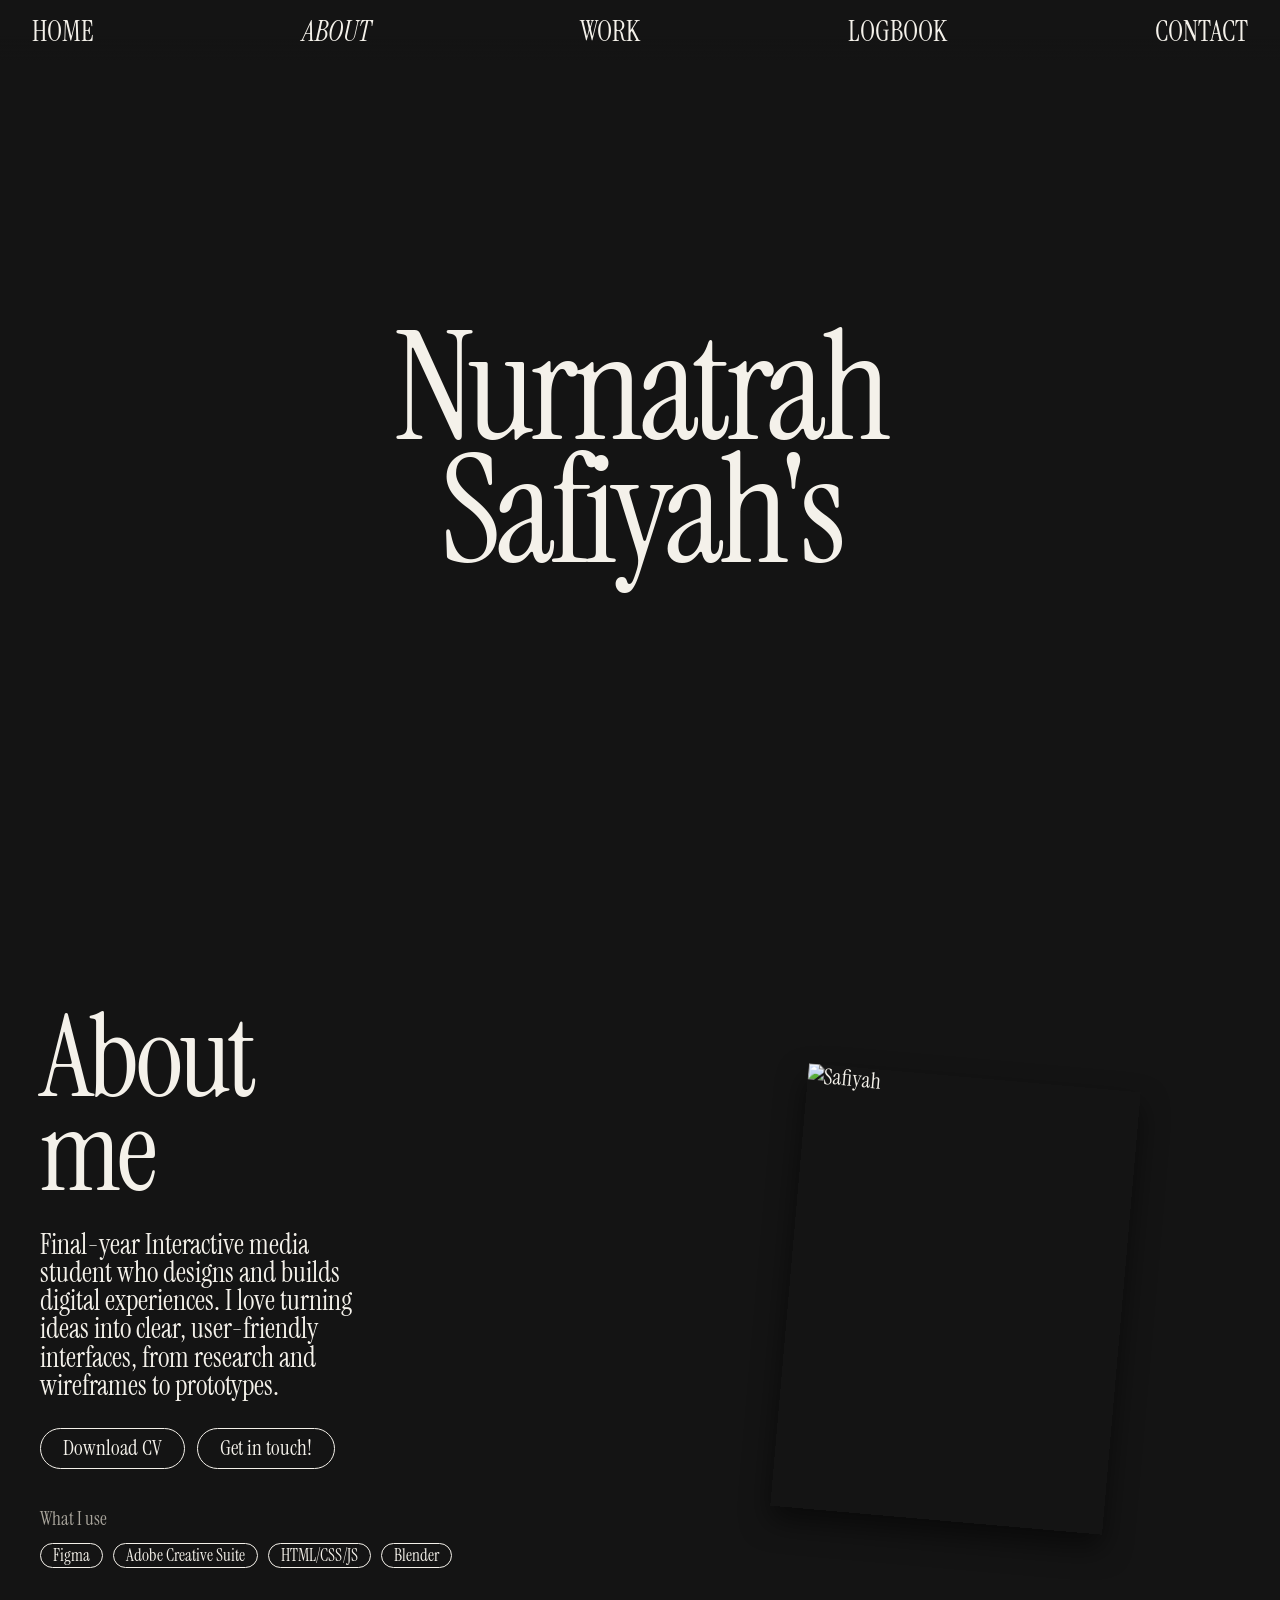
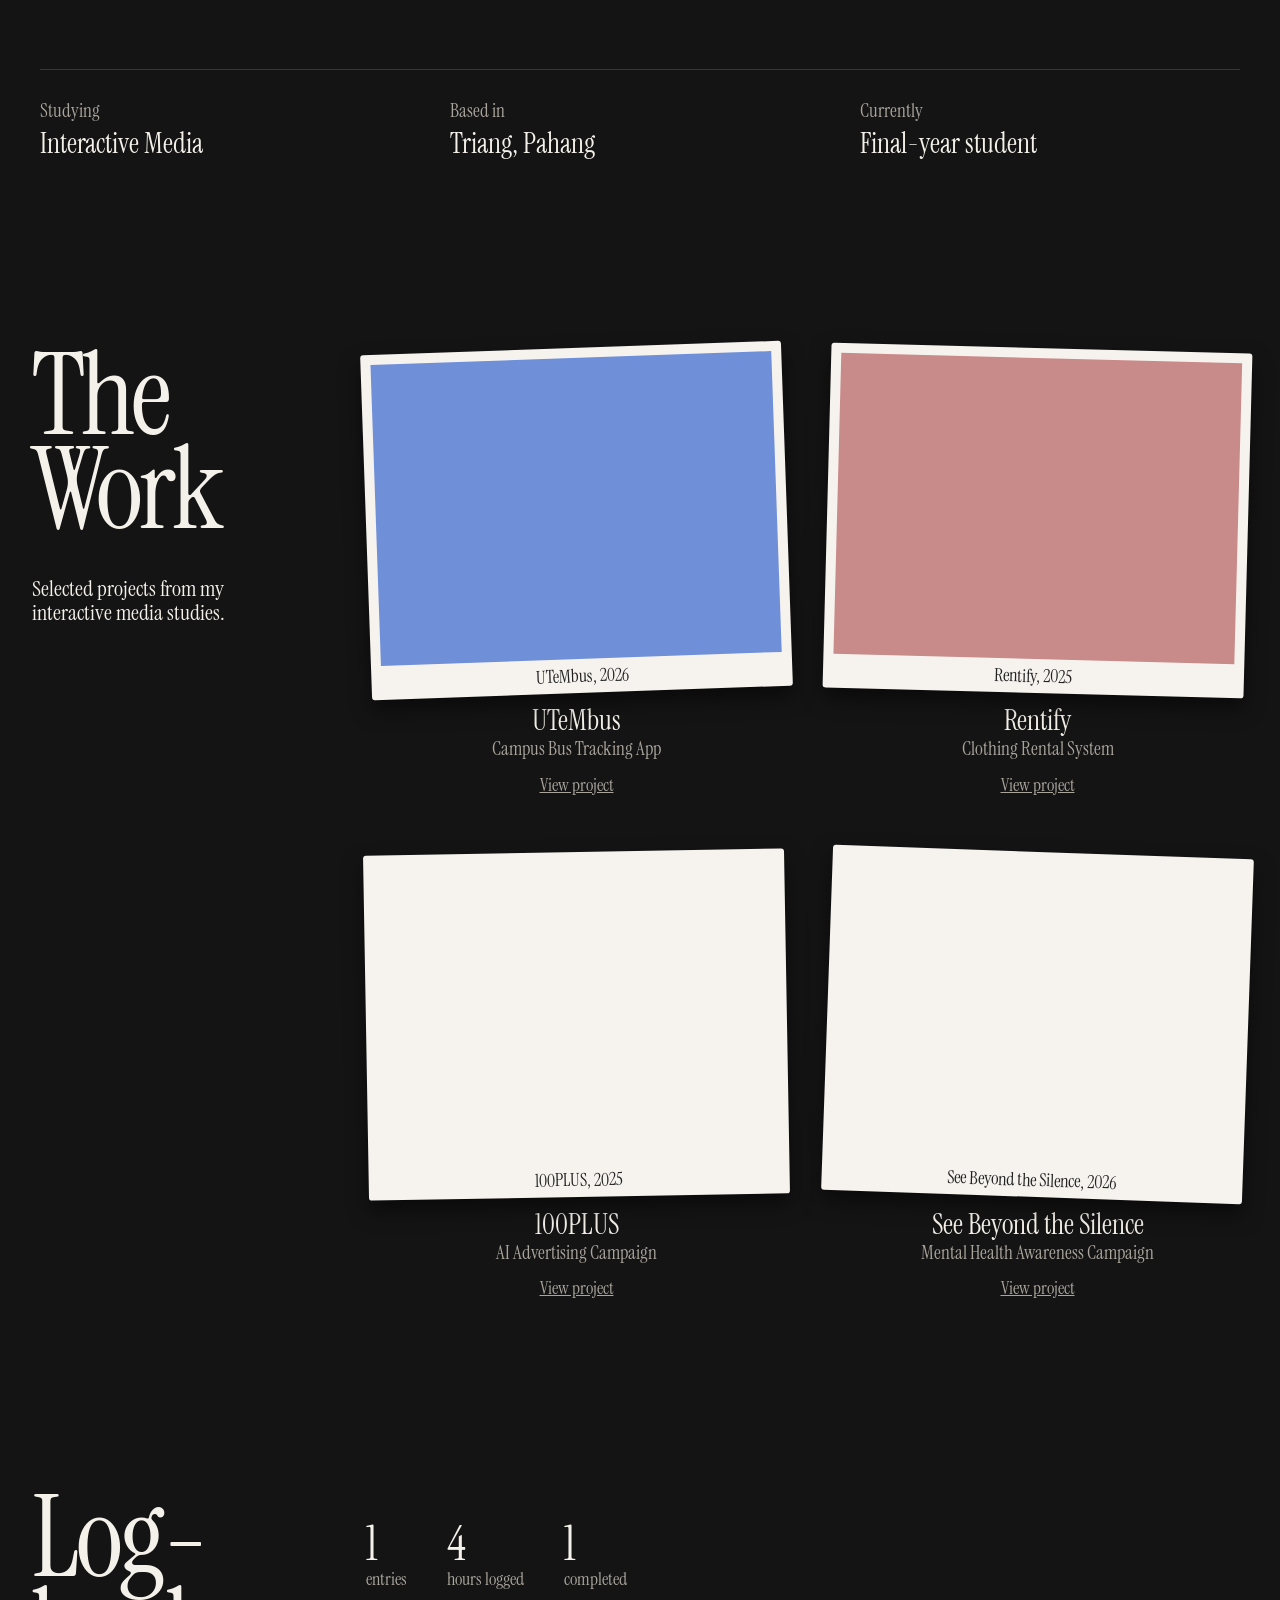
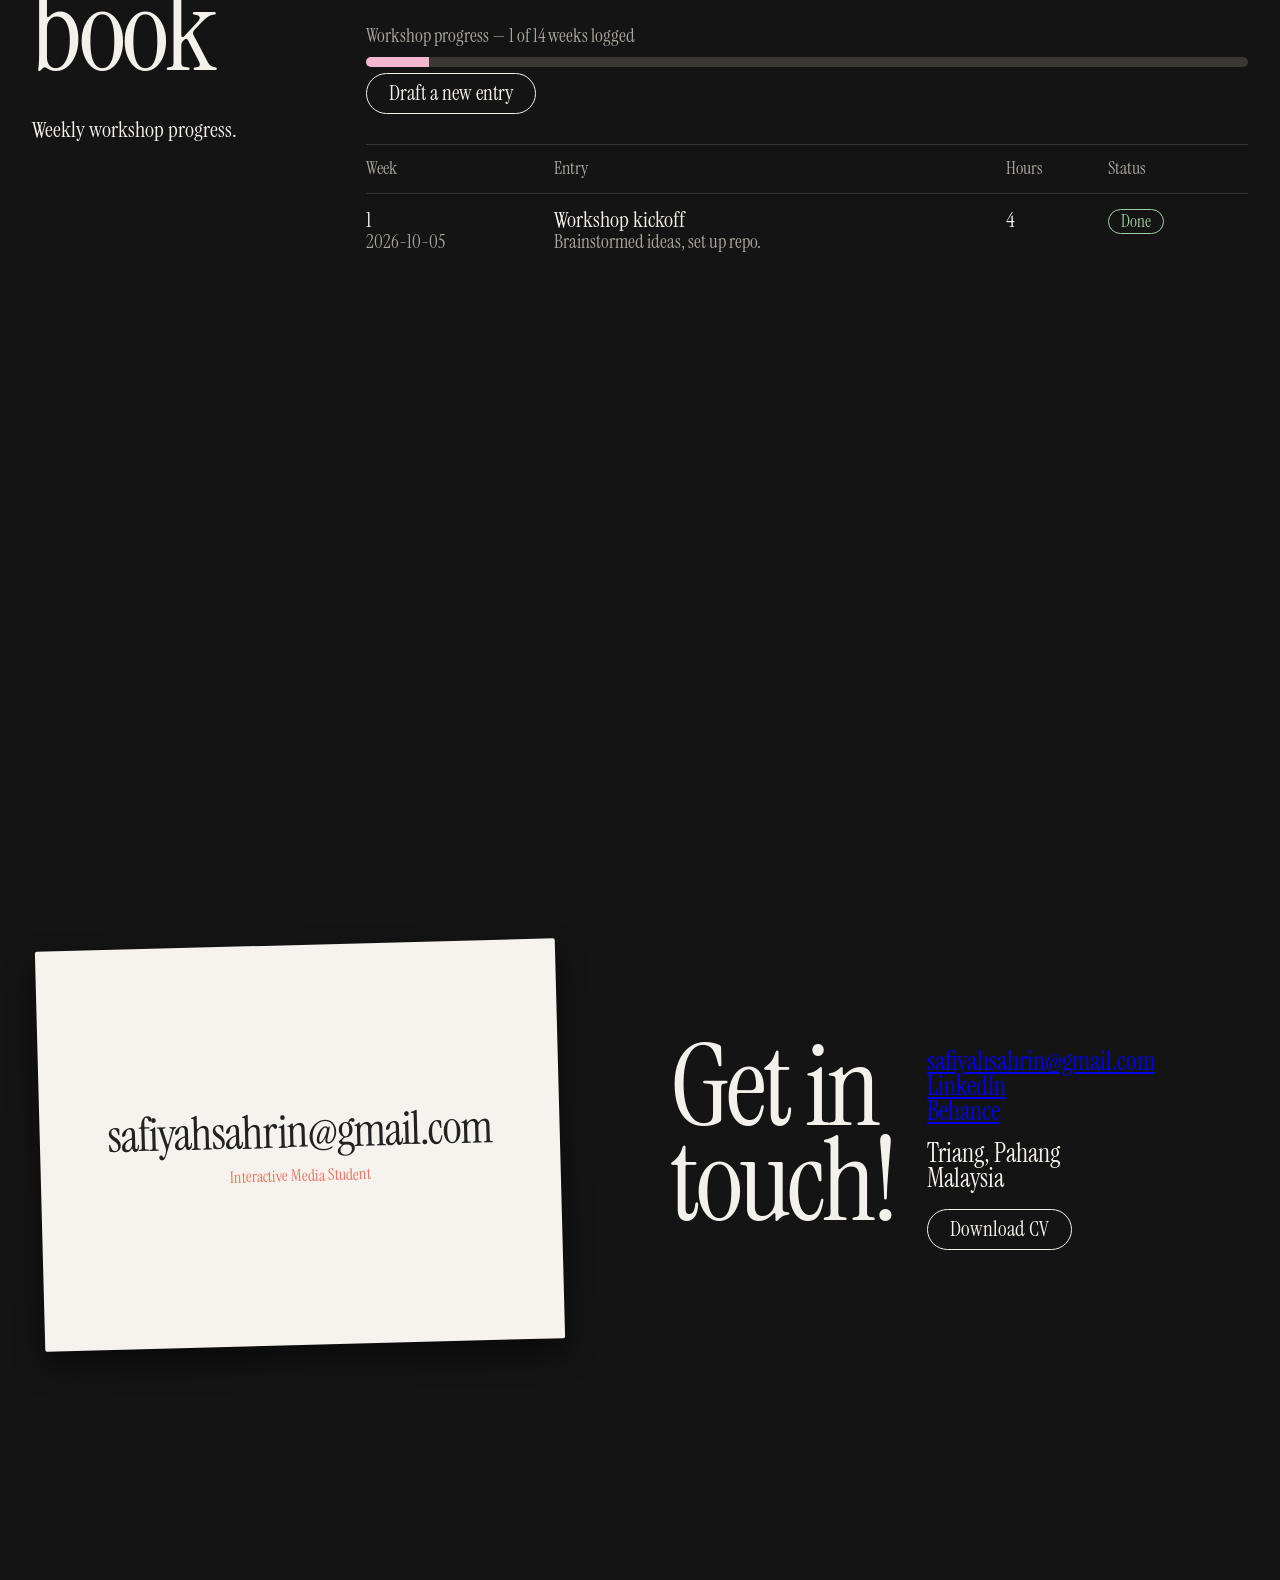
==== index.html @ 297086aa "Add files via upload" ====
<!DOCTYPE html>
<html lang="en">
<head>
<meta charset="utf-8">
<meta name="viewport" content="width=device-width, initial-scale=1, viewport-fit=cover">
<title>Safiyah Sahrin — Interactive Media Portfolio</title>
<link rel="stylesheet" href="https://fonts.googleapis.com/css2?family=Instrument+Serif:ital@0;1&display=swap">
<link rel="stylesheet" href="style.css">
</head>
<body>
<nav id="nav"></nav>

<section class="view" id="home"><h1>Nurnatrah<br>Safiyah's</h1><div id="stage"></div></section>

<section class="view" id="about">
 <div class="about-hero">
  <h2>About<br>me</h2>

  <div class="about-body">
   <p class="about-text">Final-year Interactive media student who designs and builds digital experiences. I love turning ideas into clear, user-friendly interfaces, from research and wireframes to prototypes.</p>
   <div class="about-actions">
    <a class="btn" href="cv.pdf" download>Download CV</a>
    <a class="btn" href="#contact">Get in touch!</a>
   </div>
   <p class="muted">What I use</p>
   <p><span class="pill">Figma</span> <span class="pill">Adobe Creative Suite</span> <span class="pill">HTML/CSS/JS</span> <span class="pill">Blender</span></p>
  </div>

  <div class="me-polaroid">
   <div class="me-img"><img src="images/me4.jpg" alt="Safiyah"></div>
  </div>
 </div>

 <div class="facts">
  <div><span class="muted">Studying</span><p>Interactive Media</p></div>
  <div><span class="muted">Based in</span><p>Triang, Pahang</p></div>
  <!-- <div><span class="muted">Achievement</span><p>1st place, FigMaxperience</p></div> -->
  <div><span class="muted">Currently</span><p>Final-year student</p></div>
 </div>
</section>

<section class="view" id="work"><div class="split"><div><h2>The<br>Work</h2><p class="lede">Selected projects from my interactive media studies.</p></div><div class="grid" id="workGrid"></div></div></section>

<section class="view" id="logbook"><div class="split"><div><h2>Log-<br>book</h2><p class="lede">Weekly workshop progress.</p></div>
<div>
 <div class="stats"><div><strong id="sEntries">0</strong>entries</div><div><strong id="sHours">0</strong>hours logged</div><div><strong id="sDone">0</strong>completed</div></div>
 <div class="muted">Workshop progress — <span id="weeksTxt"></span></div><div class="bar"><b id="bar"></b></div>
 <details class="draft"><summary class="btn">Draft a new entry</summary>
  <form class="entry" id="form">
   <input name="week" type="number" min="1" max="30" placeholder="Week" required>
   <input name="date" type="date" required>
   <input name="hours" type="number" min="0" step="0.5" placeholder="Hours" required>
   <select name="status"><option value="doing">In progress</option><option value="done">Done</option><option value="blocked">Blocked</option></select>
   <input class="wide" name="title" placeholder="What did you work on?" required>
   <textarea class="wide" name="notes" rows="3" placeholder="Notes, problems, next steps"></textarea>
   <button class="btn" type="submit">Add draft</button>
   <button class="btn" type="button" id="copyBtn">Copy drafts as code</button>
  </form>
  <p class="muted">Drafts are saved only in this browser. Copy them, then paste into <code>LOGBOOK</code> in script.js so lecturers can see them.</p>
 </details>
 <table id="logTable"></table>
</div></div></section>

<section class="view" id="contact">
 <div class="contact-wrap">
  <div class="paper-note"><p>safiyahsahrin@gmail.com</p><small>Interactive Media Student</small></div>
  <div class="touch">
   <h2>Get in<br>touch!</h2>
   <div class="touch-list">
   <p>
  <a href="mailto:safiyahsahrin@gmail.com">safiyahsahrin@gmail.com</a><br>
  <a href="https://www.linkedin.com/in/safiyahsahrin" target="_blank" rel="noopener">LinkedIn</a><br>
  <a href="https://www.behance.net/safiyahsahi/projects" target="_blank" rel="noopener">Behance</a>
</p>
<p>Triang, Pahang<br>Malaysia</p>
    <a class="btn" href="cv.pdf" download>Download CV</a>
   </div>
  </div>
 </div>
</section>

<script src="projects.js"></script>
<script src="script.js"></script>
</body>
</html>
---- style.css ----
:root{--bg:#141414;--ink:#f4f1ea;--dim:#a9a59c;--line:#3a3834;--paper:#f6f3ee;--pink:#f3b6cf;--butter:#e3c96a;--coral:#e8735a;--green:#9fcf9a;
 box-sizing:border-box;padding-top:env(safe-area-inset-top,0px);padding-bottom:env(safe-area-inset-bottom,0px)}
*,*::before,*::after{box-sizing:inherit}
html{scroll-behavior:smooth}
html,body{margin:0}
body{background:var(--bg);color:var(--ink);font-family:"Instrument Serif",Georgia,serif;font-size:22px;line-height:1.1;-webkit-font-smoothing:antialiased}
nav{position:fixed;z-index:1000;top:0;left:0;right:0;padding:calc(18px + env(safe-area-inset-top,0px)) 32px 14px;display:flex;justify-content:space-between;gap:12px;background:linear-gradient(var(--bg) 60%,transparent)}
nav a{color:inherit;text-decoration:none;cursor:pointer;font-size:clamp(18px,2.2vw,34px);text-transform:uppercase;line-height:1}
nav a:hover,nav a[aria-current=true]{font-style:italic}
a:focus-visible,button:focus-visible,input:focus-visible,textarea:focus-visible,select:focus-visible,summary:focus-visible{outline:2px solid var(--ink);outline-offset:3px}

.view{display:block;min-height:100vh;padding:110px 32px 80px}
#home{padding:0;height:100vh;height:100svh;overflow:hidden;position:relative}

h1,h2{font-weight:400;margin:0;letter-spacing:-.035em;line-height:.82}
h1{position:absolute;z-index:1;left:50%;top:50%;transform:translate(-50%,-50%);font-size:clamp(64px,13vw,150px);text-align:center;pointer-events:none;white-space:nowrap}
h2{font-size:clamp(64px,9vw,140px)}
p{margin:0 0 .6em}
.muted{color:var(--dim);font-size:19px}
.lede{margin-top:40px;max-width:26ch}
.split{display:grid;grid-template-columns:minmax(220px,1fr) 3fr;gap:40px}

/* work cards */
.grid{display:grid;grid-template-columns:repeat(2,1fr);gap:56px 40px}
.card{text-align:center}
.card .ph{background:var(--paper);padding:10px 10px 0;border-radius:3px;transform:rotate(var(--r,0deg));box-shadow:0 10px 20px rgba(0,0,0,.5)}
.card .ph i{display:block;aspect-ratio:4/3;background:var(--c,#555) center/cover}
.card .ph span{display:block;color:#222;padding:8px 0 6px;font-size:18px}
.card h3{font-weight:400;font-size:28px;margin:14px 0 2px}
.card a{color:var(--dim);font-size:18px}

/* draggable home items */
.item{position:absolute;cursor:grab;touch-action:none;user-select:none;-webkit-user-select:none;transition:transform .15s;filter:drop-shadow(0 8px 14px rgba(0,0,0,.45))}
.item.drag{cursor:grabbing;transition:none}
.item img{display:block;max-width:100%;pointer-events:none;-webkit-user-drag:none}
.polaroid{width:190px;height:226px;background:var(--paper);padding:12px 12px 0;border-radius:3px}
.polaroid i{display:block;height:170px;background:linear-gradient(160deg,#7d8f6a,#2c3a2a)}
.polaroid span{display:block;text-align:center;color:#222;padding-top:6px}
.note{width:190px;height:190px;background:var(--butter)}
.vinyl{width:220px;height:220px;border-radius:50%;background:radial-gradient(circle,var(--pink) 0 17%,#111 18%)}
.ticket{width:220px;height:110px;background:#f0a89a;color:#5a2a22;padding:14px;border-radius:4px;font-size:26px}
.envelope{width:200px;height:140px;background:var(--pink);clip-path:polygon(0 0,50% 55%,100% 0,100% 100%,0 100%)}

/* tables + logbook */
table{width:100%;border-collapse:collapse}
td,th{text-align:left;font-weight:400;padding:14px 12px 14px 0;border-top:1px solid var(--line);vertical-align:top}
th{color:var(--dim);font-size:18px}
.pill{display:inline-block;border:1px solid currentColor;border-radius:999px;padding:2px 12px;font-size:17px}
.done{color:var(--green)}.doing{color:var(--butter)}.blocked{color:var(--coral)}
.bar{height:10px;background:var(--line);border-radius:9px;overflow:hidden;margin:10px 0 6px}
.bar b{display:block;height:100%;background:var(--pink);width:0;transition:width .5s}
.stats{display:flex;gap:40px;flex-wrap:wrap;margin:28px 0 36px}
.stats div{font-size:18px;color:var(--dim)}
.stats strong{display:block;color:var(--ink);font-weight:400;font-size:48px;letter-spacing:-.03em}
.draft{margin-bottom:30px}
.draft summary{list-style:none;cursor:pointer;display:inline-block}
form.entry{display:grid;grid-template-columns:repeat(auto-fit,minmax(150px,1fr));gap:12px;margin:16px 0;padding:20px;border:1px solid var(--line);border-radius:6px}
form.entry .wide{grid-column:1/-1}
input,textarea,select{font:inherit;font-size:19px;color:var(--ink);background:transparent;border:1px solid var(--line);border-radius:4px;padding:9px 10px;width:100%}
select option{color:#111}
.btn{font:inherit;font-size:21px;color:var(--ink);background:transparent;border:1px solid var(--ink);border-radius:999px;padding:8px 22px;cursor:pointer;text-decoration:none;display:inline-block}
.btn:hover{background:var(--ink);color:var(--bg)}
code{font-size:.85em}

/* ===== About ===== */
.about-hero{max-width:1200px;margin:0 auto;display:grid;grid-template-columns:1fr 1fr;gap:0 60px;align-items:center}
.about-hero h2{grid-column:1;grid-row:1;align-self:end}
.about-body{grid-column:1;grid-row:2;margin-top:32px}
.about-text{max-width:26ch;margin:0 0 28px;font-size:clamp(22px,2.2vw,32px);line-height:1}
.about-actions{display:flex;gap:12px;flex-wrap:wrap;margin-bottom:40px}
.about-body .muted{margin:0 0 12px}
.about-body .pill{margin:0 6px 8px 0}

.me-polaroid{grid-column:2;grid-row:1 / 3;justify-self:center;width:clamp(240px,26vw,380px);transform:rotate(5deg);background:none;padding:0;box-shadow:none}
.me-polaroid span{display:none}
.me-img{aspect-ratio:3/4;overflow:hidden;box-shadow:0 14px 28px rgba(0,0,0,.5)}
.me-img img{width:100%;height:100%;object-fit:cover;display:block}

.facts{max-width:1200px;margin:80px auto 0;padding-top:28px;border-top:1px solid var(--line);display:grid;grid-template-columns:repeat(auto-fit,minmax(200px,1fr));gap:30px}
.facts p{font-size:28px;line-height:1;margin:8px 0 0}

/* ===== Contact ===== */
.contact-wrap{max-width:1200px;margin:0 auto;display:grid;grid-template-columns:1fr 1fr;gap:60px;align-items:center;min-height:calc(100vh - 190px)}
.paper-note{width:min(520px,100%);justify-self:start;aspect-ratio:1.3/1;background:var(--paper);color:#222;border-radius:2px;transform:rotate(-1.5deg);box-shadow:0 14px 28px rgba(0,0,0,.5);display:grid;place-content:center;text-align:center;padding:20px}
.paper-note p{font-size:clamp(28px,3.6vw,52px);letter-spacing:-.02em;margin:0}
.paper-note small{font-size:16px;color:var(--coral);margin-top:10px}
.touch{display:flex;gap:32px;align-items:flex-start;flex-wrap:wrap}
.touch-list{padding-top:10px;display:flex;flex-direction:column;gap:18px;align-items:flex-start}
.touch-list p{margin:0;font-size:26px;line-height:.95}

/* ===== Project (case study) pages ===== */
.case nav{background:var(--bg)} /* solid bar so page text never shows through it */
.case nav a{color:inherit;text-decoration:none}
.case .view{min-height:0}
.case-head{padding-bottom:40px}
.case-title{position:static;transform:none;pointer-events:auto;text-align:left;white-space:normal;font-size:clamp(72px,14vw,220px)}
.case-sub{font-size:clamp(24px,2.6vw,38px);margin:20px 0 28px}
.case-meta{display:flex;gap:40px;flex-wrap:wrap;margin-bottom:40px;font-size:22px}
.case-cover,.step-img,.shot{background:var(--line);border-radius:4px;overflow:hidden}
.case-cover img,.step-img img{display:block;width:100%;height:auto}
.blank{aspect-ratio:16/10}
.case-sec{padding:60px 32px;max-width:1200px;margin:0 auto}
.case-sec h2{font-size:clamp(56px,7vw,110px);margin-bottom:32px}
.case-text{font-size:clamp(26px,2.8vw,40px);line-height:1;max-width:30ch}
.step{display:grid;grid-template-columns:1fr 1.4fr;gap:40px;margin-top:48px;align-items:start}
.step h3{font-weight:400;font-size:34px;margin:0 0 10px}
.shots{display:grid;grid-template-columns:repeat(auto-fit,minmax(260px,1fr));gap:20px;margin:28px 0;align-items:start}
/* every final-design card is the same shape; the picture is centered inside it, never stretched or cropped */
.shot{aspect-ratio:4/5;background:#fff;display:flex;align-items:center;justify-content:center;padding:12px}
.shot img{display:block;max-width:100%;max-height:100%;width:auto;height:auto;object-fit:contain}
.case-foot{display:flex;gap:16px;flex-wrap:wrap;padding-bottom:100px}

/* ===== Phones ===== */
@media(max-width:700px){
  nav{padding-inline:14px}
  .view{padding-inline:16px}
  .split{grid-template-columns:1fr;gap:20px}
  .grid{grid-template-columns:1fr}
  .item{zoom:.65}

  .about-hero{grid-template-columns:1fr}
  .about-hero h2,.about-body,.me-polaroid{grid-column:1;grid-row:auto}
  .me-polaroid{width:80%;margin:40px auto 0}

  .contact-wrap{grid-template-columns:1fr;min-height:0;gap:40px}

  .step{grid-template-columns:1fr;gap:16px}
  .case-sec{padding-inline:16px}
}
@media(prefers-reduced-motion:reduce){html{scroll-behavior:auto}*{transition:none!important}}
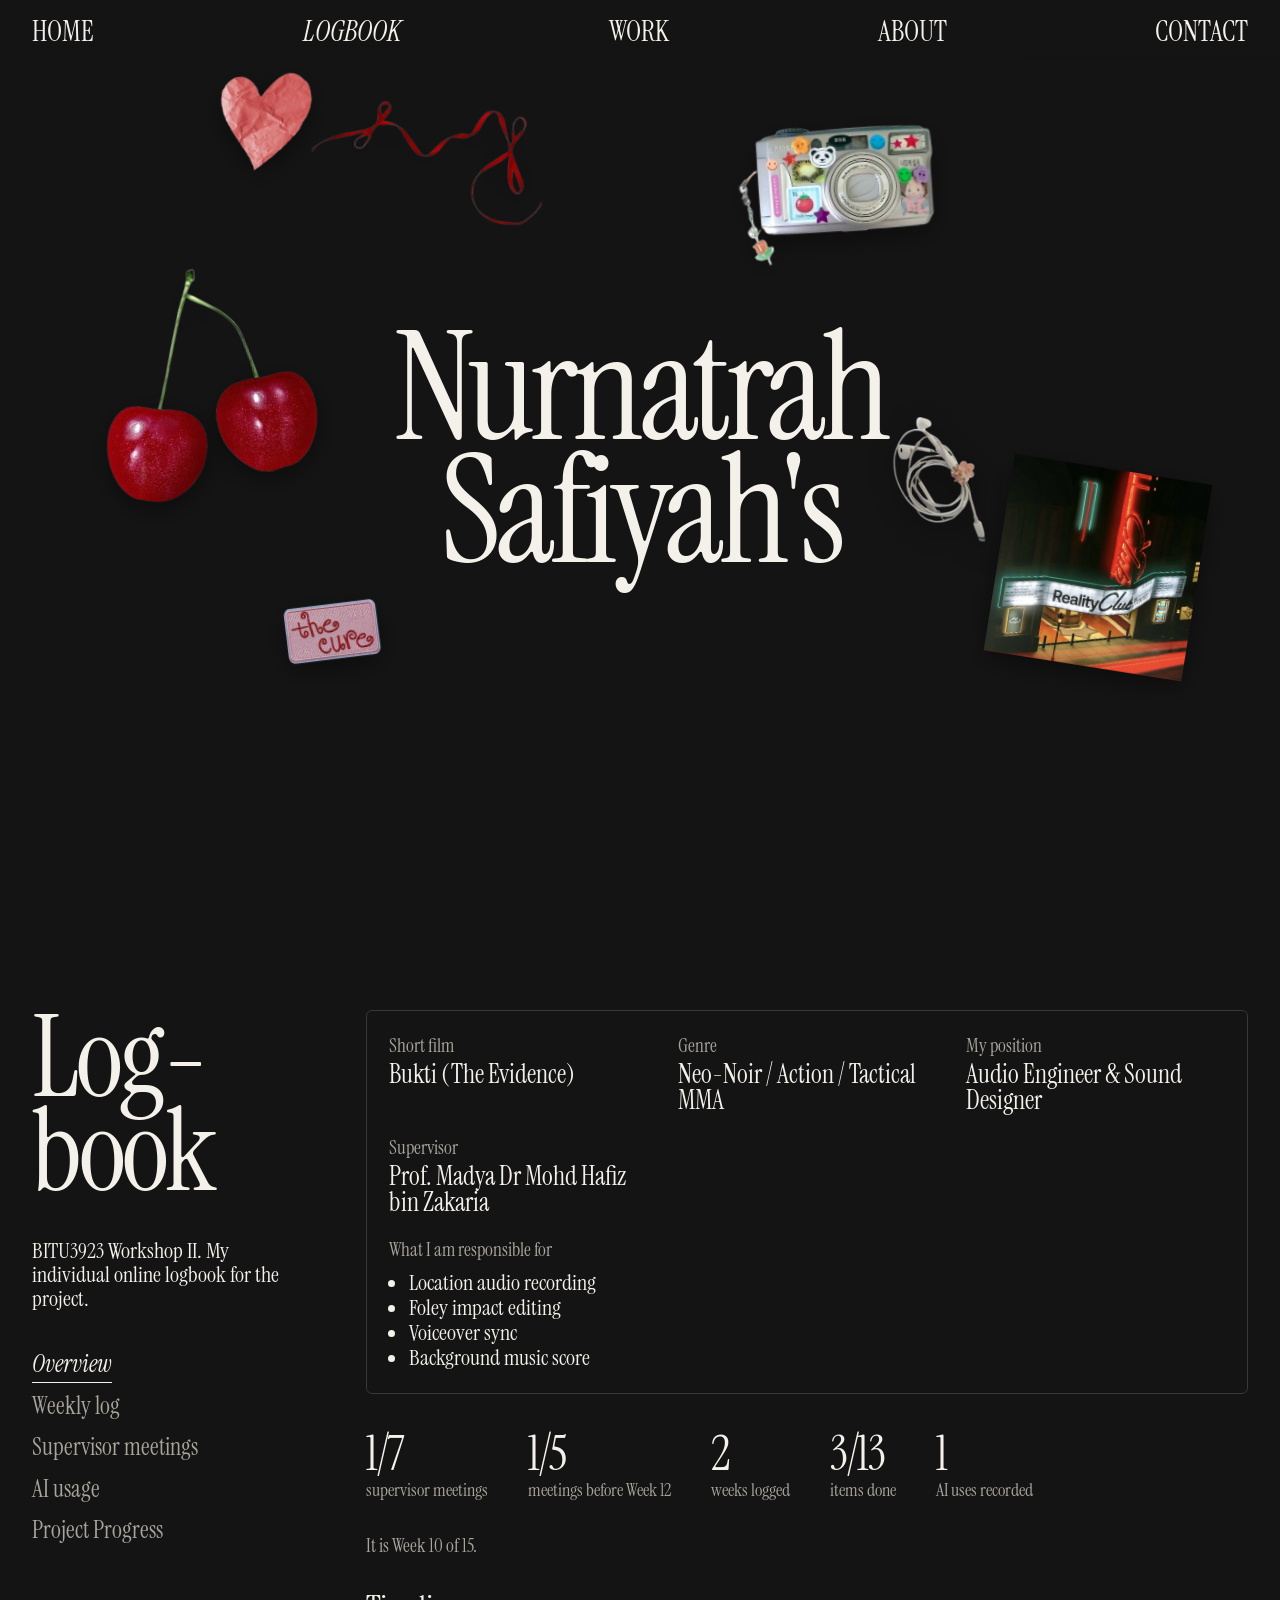
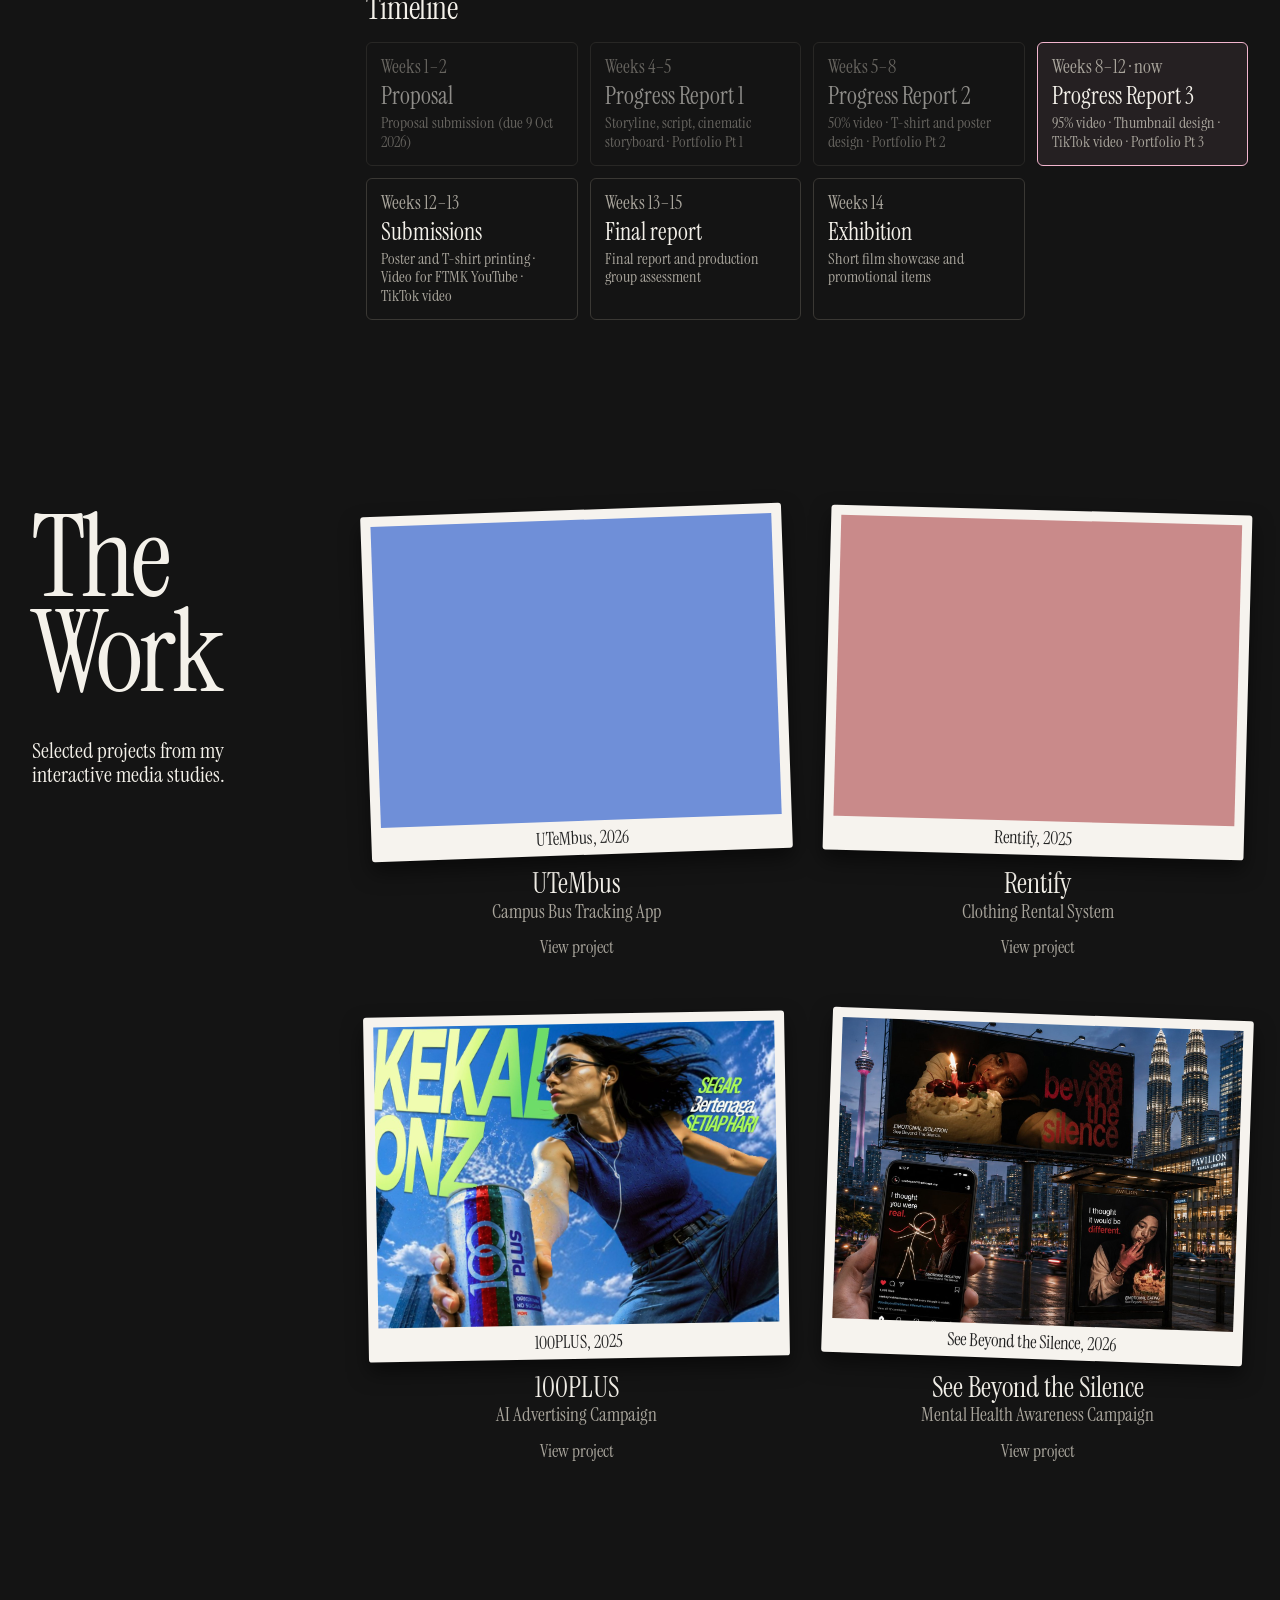
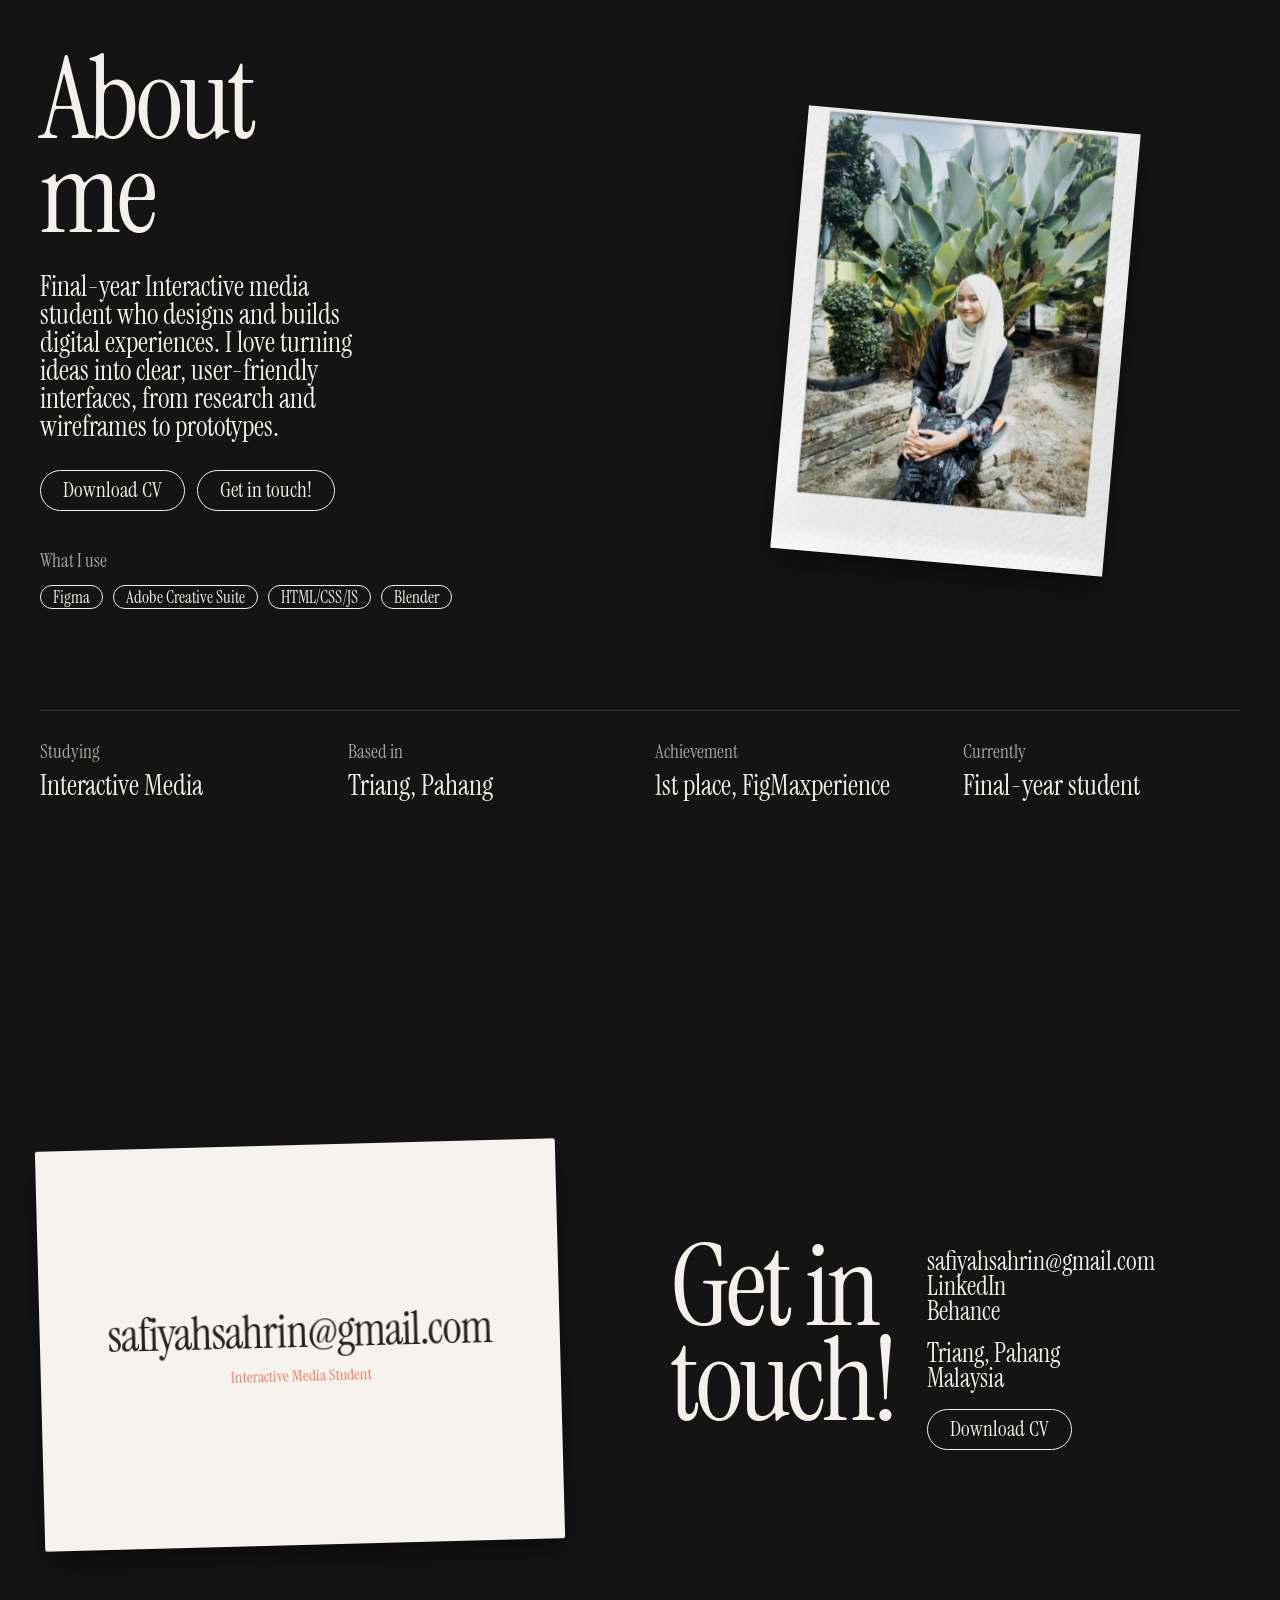
==== commit 63fea38a: "Add files via upload" ====
--- a/index.html
+++ b/index.html
@@ -11,6 +11,29 @@
 <nav id="nav"></nav>
 
 <section class="view" id="home"><h1>Nurnatrah<br>Safiyah's</h1><div id="stage"></div></section>
+
+<section class="view" id="logbook"><div class="split lb">
+ <div class="lb-side">
+  <h2>Log-<br>book</h2>
+  <p class="lede">BITU3923 Workshop II. My individual online logbook for the project.</p>
+  <div class="lb-tabs" role="tablist" aria-label="Logbook sections">
+   <button class="lb-tab" role="tab" id="tab-overview" aria-controls="lb-overview" data-tab="overview" aria-selected="true">Overview</button>
+   <button class="lb-tab" role="tab" id="tab-weekly" aria-controls="lb-weekly" data-tab="weekly" aria-selected="false" tabindex="-1">Weekly log</button>
+   <button class="lb-tab" role="tab" id="tab-meetings" aria-controls="lb-meetings" data-tab="meetings" aria-selected="false" tabindex="-1">Supervisor meetings</button>
+   <button class="lb-tab" role="tab" id="tab-ai" aria-controls="lb-ai" data-tab="ai" aria-selected="false" tabindex="-1">AI usage</button>
+   <button class="lb-tab" role="tab" id="tab-work" aria-controls="lb-work" data-tab="work" aria-selected="false" tabindex="-1">Project Progress</button>
+  </div>
+ </div>
+ <div class="lb-main">
+  <div class="lb-panel" role="tabpanel" id="lb-overview" aria-labelledby="tab-overview"></div>
+  <div class="lb-panel" role="tabpanel" id="lb-weekly" aria-labelledby="tab-weekly" hidden></div>
+  <div class="lb-panel" role="tabpanel" id="lb-meetings" aria-labelledby="tab-meetings" hidden></div>
+  <div class="lb-panel" role="tabpanel" id="lb-ai" aria-labelledby="tab-ai" hidden></div>
+  <div class="lb-panel" role="tabpanel" id="lb-work" aria-labelledby="tab-work" hidden></div>
+ </div>
+</div></section>
+
+<section class="view" id="work"><div class="split"><div><h2>The<br>Work</h2><p class="lede">Selected projects from my interactive media studies.</p></div><div class="grid" id="workGrid"></div></div></section>
 
 <section class="view" id="about">
  <div class="about-hero">
@@ -34,32 +57,10 @@
  <div class="facts">
   <div><span class="muted">Studying</span><p>Interactive Media</p></div>
   <div><span class="muted">Based in</span><p>Triang, Pahang</p></div>
-  <!-- <div><span class="muted">Achievement</span><p>1st place, FigMaxperience</p></div> -->
+  <div><span class="muted">Achievement</span><p>1st place, FigMaxperience</p></div>
   <div><span class="muted">Currently</span><p>Final-year student</p></div>
  </div>
 </section>
-
-<section class="view" id="work"><div class="split"><div><h2>The<br>Work</h2><p class="lede">Selected projects from my interactive media studies.</p></div><div class="grid" id="workGrid"></div></div></section>
-
-<section class="view" id="logbook"><div class="split"><div><h2>Log-<br>book</h2><p class="lede">Weekly workshop progress.</p></div>
-<div>
- <div class="stats"><div><strong id="sEntries">0</strong>entries</div><div><strong id="sHours">0</strong>hours logged</div><div><strong id="sDone">0</strong>completed</div></div>
- <div class="muted">Workshop progress — <span id="weeksTxt"></span></div><div class="bar"><b id="bar"></b></div>
- <details class="draft"><summary class="btn">Draft a new entry</summary>
-  <form class="entry" id="form">
-   <input name="week" type="number" min="1" max="30" placeholder="Week" required>
-   <input name="date" type="date" required>
-   <input name="hours" type="number" min="0" step="0.5" placeholder="Hours" required>
-   <select name="status"><option value="doing">In progress</option><option value="done">Done</option><option value="blocked">Blocked</option></select>
-   <input class="wide" name="title" placeholder="What did you work on?" required>
-   <textarea class="wide" name="notes" rows="3" placeholder="Notes, problems, next steps"></textarea>
-   <button class="btn" type="submit">Add draft</button>
-   <button class="btn" type="button" id="copyBtn">Copy drafts as code</button>
-  </form>
-  <p class="muted">Drafts are saved only in this browser. Copy them, then paste into <code>LOGBOOK</code> in script.js so lecturers can see them.</p>
- </details>
- <table id="logTable"></table>
-</div></div></section>
 
 <section class="view" id="contact">
  <div class="contact-wrap">
@@ -81,5 +82,6 @@
 
 <script src="projects.js"></script>
 <script src="script.js"></script>
+<script src="reveal.js"></script>
 </body>
 </html>
--- a/style.css
+++ b/style.css
@@ -3,6 +3,7 @@
 *,*::before,*::after{box-sizing:inherit}
 html{scroll-behavior:smooth}
 html,body{margin:0}
+a{color:inherit;text-decoration:none}
 body{background:var(--bg);color:var(--ink);font-family:"Instrument Serif",Georgia,serif;font-size:22px;line-height:1.1;-webkit-font-smoothing:antialiased}
 nav{position:fixed;z-index:1000;top:0;left:0;right:0;padding:calc(18px + env(safe-area-inset-top,0px)) 32px 14px;display:flex;justify-content:space-between;gap:12px;background:linear-gradient(var(--bg) 60%,transparent)}
 nav a{color:inherit;text-decoration:none;cursor:pointer;font-size:clamp(18px,2.2vw,34px);text-transform:uppercase;line-height:1}
@@ -127,4 +128,120 @@
   .step{grid-template-columns:1fr;gap:16px}
   .case-sec{padding-inline:16px}
 }
-@media(prefers-reduced-motion:reduce){html{scroll-behavior:auto}*{transition:none!important}}+@media(prefers-reduced-motion:reduce){html{scroll-behavior:auto}*{transition:none!important}}
+
+/* ===== Animation ===== */
+/* 1. home: title rises in, cutouts pop in one after another (delays are set in reveal.js) */
+.item{animation:pop .6s cubic-bezier(.2,.7,.2,1) both}
+@keyframes pop{from{opacity:0;scale:.85}to{opacity:1;scale:1}}
+
+/* 2. scroll reveal: fades up when it enters the screen (classes are added by reveal.js) */
+.reveal{opacity:0;translate:0 36px;transition:opacity .8s ease var(--d,0ms),translate .8s cubic-bezier(.2,.7,.2,1) var(--d,0ms)}
+.reveal.in{opacity:1;translate:0 0}
+
+/* 3. hover: work cards straighten and lift, final-design images zoom a little */
+.card .ph{transition:transform .35s cubic-bezier(.2,.7,.2,1),box-shadow .35s}
+.card:hover .ph{transform:rotate(0deg) translateY(-8px) scale(1.02);box-shadow:0 18px 30px rgba(0,0,0,.55)}
+.shot img,.step-img img,.case-cover img{transition:scale .6s cubic-bezier(.2,.7,.2,1)}
+.shot:hover img,.step-img:hover img,.case-cover:hover img{scale:1.04}
+nav a{transition:opacity .2s}
+nav a:hover{opacity:.7}
+
+@media(prefers-reduced-motion:reduce){*,*::before,*::after{animation:none!important;transition:none!important}.reveal{opacity:1;translate:none}}
+
+/* ===== More animation ===== */
+/* home title: letters rise one by one (letters are split by reveal.js) */
+.ltr{display:inline-block;animation:letterUp .9s cubic-bezier(.2,.7,.2,1) both;animation-delay:calc(var(--i)*40ms + 150ms)}
+@keyframes letterUp{from{opacity:0;translate:0 .5em;rotate:4deg}to{opacity:1;translate:0 0;rotate:0deg}}
+
+
+/* nav slides down on load */
+nav{animation:navIn .8s cubic-bezier(.2,.7,.2,1) .1s both}
+@keyframes navIn{from{opacity:0;translate:0 -16px}to{opacity:1;translate:0 0}}
+
+/* contact links: white text, a thin line draws in on hover */
+.touch-list a:not(.btn){background:linear-gradient(currentColor,currentColor) 0 100%/0 1px no-repeat;transition:background-size .35s ease;padding-bottom:2px}
+.touch-list a:not(.btn):hover,.touch-list a:not(.btn):focus-visible{background-size:100% 1px;font-style:italic}
+
+/* ===== Contact: the paper starts folded in three, then opens ===== */
+.paper-note{position:relative}
+.paper-note.fold-on{background:none;box-shadow:none}
+.paper-note.fold-on>:not(.fold-stage){opacity:0}
+.fold-stage{position:absolute;inset:0;perspective:1600px;transform-style:preserve-3d;pointer-events:none}
+.fold-shadow{position:absolute;top:0;bottom:0;left:33.3333%;width:33.3334%;background:var(--paper);box-shadow:0 14px 28px rgba(0,0,0,.5);transform:translateZ(-2px);animation:foldShadow 1.3s cubic-bezier(.45,0,.2,1) both paused}
+.pn{position:absolute;top:0;bottom:0;width:calc(33.3334% + .5px);transform-style:preserve-3d}
+.pn-c{left:33.3333%}
+.pn-l{left:0;transform-origin:100% 50%;transform:translateZ(1px) rotateY(180deg);animation:openL 1s cubic-bezier(.45,0,.2,1) .3s both paused}
+.pn-r{left:66.6667%;transform-origin:0 50%;transform:translateZ(2px) rotateY(-180deg);animation:openR 1s cubic-bezier(.45,0,.2,1) both paused}
+.face{position:absolute;inset:0;overflow:hidden;background:var(--paper);backface-visibility:hidden;-webkit-backface-visibility:hidden}
+.face.back{transform:rotateY(180deg);background:linear-gradient(90deg,rgba(0,0,0,.1),rgba(0,0,0,0) 50%,rgba(0,0,0,.1)),var(--paper)}
+.pn .inner{position:absolute;top:0;bottom:0;left:calc(var(--k)*-100%);width:300%;padding:20px;display:grid;place-content:center;text-align:center}
+.pn-l .front::after,.pn-r .front::after{content:"";position:absolute;inset:0;background:linear-gradient(90deg,rgba(0,0,0,.18),rgba(0,0,0,0));animation:foldShade 1s ease-in-out both paused}
+.pn-l .front::after{animation-delay:.3s}
+.fold-on.go .fold-shadow,.fold-on.go .pn,.fold-on.go .front::after{animation-play-state:running}
+@keyframes openL{to{transform:translateZ(1px) rotateY(0deg)}}
+@keyframes openR{to{transform:translateZ(2px) rotateY(0deg)}}
+@keyframes foldShadow{to{left:0;width:100%}}
+@keyframes foldShade{from{opacity:1}to{opacity:0}}
+
+/* ===== Logbook ===== */
+.lb{align-items:start}
+.lb-main{min-width:0}
+.lb-side{position:sticky;top:110px}
+.lb-tabs{display:flex;flex-direction:column;gap:6px;margin-top:36px;align-items:flex-start}
+.lb-tab{font:inherit;font-size:24px;line-height:1.1;color:var(--dim);background:none;border:0;border-bottom:1px solid transparent;padding:4px 0;cursor:pointer;text-align:left;transition:color .2s}
+.lb-tab:hover{color:var(--ink)}
+.lb-tab[aria-selected=true]{color:var(--ink);font-style:italic;border-color:var(--ink)}
+.lb-panel[hidden]{display:none}
+.lb-panel{animation:paneIn .35s ease both}
+.lb-main h3,.lb-main h4{font-weight:400;margin:0}
+.lb-sub{font-size:32px;letter-spacing:-.02em;margin:34px 0 4px!important}
+.lb-sub:first-child{margin-top:0!important}
+
+.lb-info{display:grid;grid-template-columns:repeat(auto-fit,minmax(200px,1fr));gap:22px 30px;padding:22px;border:1px solid var(--line);border-radius:6px;margin-bottom:34px}
+.lb-info p{margin:4px 0 0;font-size:26px;line-height:1}
+.lb-info .wide{grid-column:1/-1}
+.lb-info ul{margin:8px 0 0;padding-left:20px;font-size:22px;line-height:1.15}
+.lb-now{margin:0 0 6px}
+.lb-mile{list-style:none;margin:16px 0 0;padding:0;display:grid;grid-template-columns:repeat(auto-fit,minmax(200px,1fr));gap:12px}
+.lb-mile li{display:flex;flex-direction:column;gap:6px;border:1px solid var(--line);border-radius:6px;padding:14px}
+.lb-mile b{font-weight:400;font-size:24px;line-height:1}
+.lb-mile small{color:var(--dim);font-size:16px;line-height:1.15}
+.lb-mile .is-now{border-color:var(--pink);background:rgba(243,182,207,.08)}
+.lb-mile .is-past{opacity:.55}
+
+.lb-list{display:grid;gap:16px}
+.lb-cards{display:grid;grid-template-columns:repeat(auto-fit,minmax(260px,1fr));gap:16px;margin-top:16px}
+.lb-item,.lb-card{border:1px solid var(--line);border-radius:6px;padding:18px 20px}
+.lb-item header,.lb-card header{display:flex;align-items:center;gap:12px;flex-wrap:wrap;margin-bottom:10px}
+.lb-card header{justify-content:space-between}
+.lb-wk{font-size:30px;letter-spacing:-.02em;line-height:1}
+.lb-item h3{font-size:26px;margin-bottom:6px}
+.lb-card h4{font-size:24px;line-height:1.05}
+.lb-item p,.lb-card p{margin:0 0 .5em}
+.lb-dl{display:grid;gap:12px;margin:12px 0 0}
+.lb-dl dt{color:var(--dim);font-size:17px}
+.lb-dl dd{margin:2px 0 0;font-size:21px;line-height:1.15}
+.lb-thumbs{display:flex;flex-wrap:wrap;gap:10px;margin:12px 0 6px}
+.lb-thumbs a{display:block;overflow:hidden;border-radius:3px}
+.lb-thumbs img{display:block;height:120px;width:auto;max-width:100%;background:var(--line);transition:scale .3s}
+.lb-thumbs a:hover img{scale:1.05}
+.lb-count{margin-bottom:26px}
+.lb-count p{margin:0}
+.lb-count strong{font-size:48px;font-weight:400;letter-spacing:-.03em}
+.lb-note{max-width:60ch;color:var(--dim);font-size:20px;margin:0 0 24px}
+.pill.todo{color:var(--dim)}
+.pill.sample{color:var(--pink)}
+.btn.small{font-size:17px;padding:4px 16px}
+
+@media(max-width:700px){
+  .lb-side{position:static}
+  .lb-tabs{flex-direction:row;flex-wrap:wrap;gap:6px 18px;margin-top:20px}
+  .lb-tab{font-size:20px}
+}
+@keyframes paneIn{from{opacity:0;translate:0 8px}to{opacity:1;translate:0 0}}
+
+/* logbook file chips (PDF, docs, links) */
+.lb-file { display:inline-flex; align-items:center; gap:.5rem; padding:.5rem .9rem;
+  border:1px solid currentColor; border-radius:999px; font-size:.85rem; text-decoration:none; color:inherit; }
+.lb-file b { font-size:.7rem; letter-spacing:.08em; opacity:.7; }
